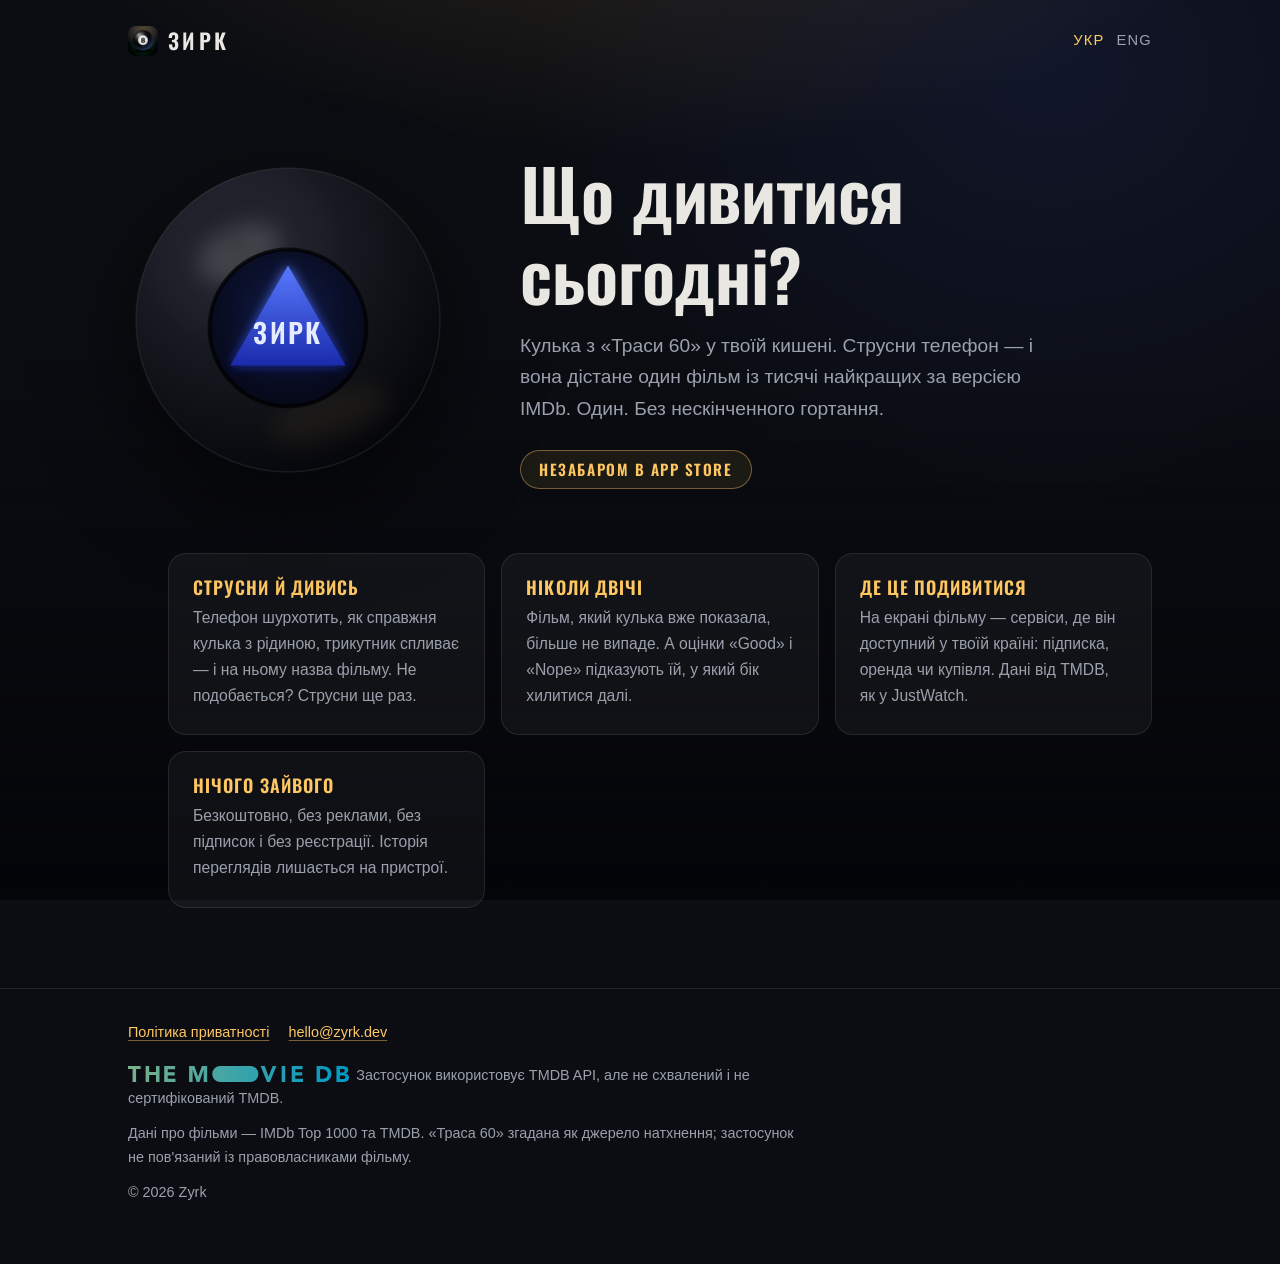
==== index.html @ a54ec10e "Add the zyrk.dev landing page and privacy policy Two static pages in Ukrainian and English: a landin" ====
<!DOCTYPE html>
<html lang="uk">
<head>
<meta charset="utf-8">
<meta name="viewport" content="width=device-width, initial-scale=1">
<title>Зирк — що дивитися сьогодні</title>
<meta name="description" content="Струсни телефон — і кулька з «Траси 60» дістане фільм із тисячі найкращих. Без акаунтів, без реклами, без повторів.">
<link rel="canonical" href="https://zyrk.dev/">
<link rel="alternate" hreflang="uk" href="https://zyrk.dev/">
<link rel="alternate" hreflang="en" href="https://zyrk.dev/en/">
<link rel="alternate" hreflang="x-default" href="https://zyrk.dev/">
<link rel="icon" href="/assets/icon.png">
<link rel="apple-touch-icon" href="/assets/apple-touch-icon.png">
<meta property="og:title" content="Зирк — що дивитися сьогодні">
<meta property="og:description" content="Струсни телефон — і кулька дістане фільм із тисячі найкращих.">
<meta property="og:image" content="https://zyrk.dev/assets/icon.png">
<meta property="og:url" content="https://zyrk.dev/">
<meta property="og:type" content="website">
<meta name="theme-color" content="#0b0d12">
<link rel="preconnect" href="https://fonts.googleapis.com">
<link rel="preconnect" href="https://fonts.gstatic.com" crossorigin>
<link rel="stylesheet" href="https://fonts.googleapis.com/css2?family=Oswald:wght@500;600&display=swap">
<link rel="stylesheet" href="/assets/style.css">
</head>
<body>
<div class="wrap">
    <header class="top">
        <a class="wordmark" href="/"><img src="/assets/icon.png" alt="" width="30" height="30">Зирк</a>
        <nav class="langs">
            <a href="/" aria-current="page">Укр</a>
            <a href="/en/">Eng</a>
        </nav>
    </header>

    <main>
        <section class="hero">
            <svg class="ball" viewBox="0 0 400 400" role="img" aria-label="Чорна більярдна куля з трикутником, у якому написано «Зирк»">
                <defs>
                    <radialGradient id="shell" cx="34%" cy="26%" r="80%">
                        <stop offset="0" stop-color="#41465440"></stop>
                        <stop offset="0.42" stop-color="#171a21"></stop>
                        <stop offset="1" stop-color="#05060a"></stop>
                    </radialGradient>
                    <radialGradient id="window" cx="50%" cy="40%" r="70%">
                        <stop offset="0" stop-color="#101a44"></stop>
                        <stop offset="1" stop-color="#04050f"></stop>
                    </radialGradient>
                    <linearGradient id="die" x1="0" y1="0" x2="0" y2="1">
                        <stop offset="0" stop-color="#5a7bff"></stop>
                        <stop offset="1" stop-color="#1a2bad"></stop>
                    </linearGradient>
                    <filter id="soft" x="-40%" y="-40%" width="180%" height="180%">
                        <feGaussianBlur stdDeviation="14"></feGaussianBlur>
                    </filter>
                    <filter id="glow" x="-40%" y="-40%" width="180%" height="180%">
                        <feGaussianBlur stdDeviation="7" result="b"></feGaussianBlur>
                        <feMerge><feMergeNode in="b"></feMergeNode><feMergeNode in="SourceGraphic"></feMergeNode></feMerge>
                    </filter>
                </defs>
                <circle cx="200" cy="200" r="190" fill="#0a0b10"></circle>
                <circle cx="200" cy="200" r="190" fill="url(#shell)"></circle>
                <ellipse cx="140" cy="116" rx="54" ry="34" transform="rotate(-24 140 116)" fill="#ffffff" opacity="0.16" filter="url(#soft)"></ellipse>
                <ellipse cx="252" cy="318" rx="78" ry="30" transform="rotate(-18 252 318)" fill="#ffc761" opacity="0.06" filter="url(#soft)"></ellipse>
                <circle cx="200" cy="210" r="98" fill="url(#window)"></circle>
                <circle cx="200" cy="210" r="98" fill="none" stroke="#000" stroke-opacity="0.75" stroke-width="5"></circle>
                <g filter="url(#glow)">
                    <path d="M200 132 L272 257 L128 257 Z" fill="url(#die)" opacity="0.95"></path>
                </g>
                <text x="200" y="230" text-anchor="middle" fill="#e6ecff"
                      font-family="Oswald, Helvetica Neue, Arial, sans-serif" font-size="34" font-weight="600"
                      letter-spacing="3">ЗИРК</text>
                <circle cx="200" cy="200" r="190" fill="none" stroke="#ffffff" stroke-opacity="0.07" stroke-width="2"></circle>
            </svg>

            <div>
                <h1>Що дивитися сьогодні?</h1>
                <p>Кулька з «Траси 60» у твоїй кишені. Струсни телефон — і вона дістане один фільм із тисячі найкращих за версією IMDb. Один. Без нескінченного гортання.</p>
                <span class="badge">Незабаром в App Store</span>
            </div>
        </section>

        <ul class="cards">
            <li>
                <h2>Струсни й дивись</h2>
                <p>Телефон шурхотить, як справжня кулька з рідиною, трикутник спливає — і на ньому назва фільму. Не подобається? Струсни ще раз.</p>
            </li>
            <li>
                <h2>Ніколи двічі</h2>
                <p>Фільм, який кулька вже показала, більше не випаде. А оцінки «Good» і «Nope» підказують їй, у який бік хилитися далі.</p>
            </li>
            <li>
                <h2>Де це подивитися</h2>
                <p>На екрані фільму — сервіси, де він доступний у твоїй країні: підписка, оренда чи купівля. Дані від TMDB, як у JustWatch.</p>
            </li>
            <li>
                <h2>Нічого зайвого</h2>
                <p>Безкоштовно, без реклами, без підписок і без реєстрації. Історія переглядів лишається на пристрої.</p>
            </li>
        </ul>
    </main>
</div>

<footer class="foot">
    <div class="wrap">
        <nav>
            <a href="/privacy/">Політика приватності</a>
            <a href="mailto:hello@zyrk.dev">hello@zyrk.dev</a>
        </nav>
        <p><img src="/assets/tmdb.svg" alt="TMDB">Застосунок використовує TMDB API, але не схвалений і не сертифікований TMDB.</p>
        <p>Дані про фільми — IMDb Top 1000 та TMDB. «Траса 60» згадана як джерело натхнення; застосунок не пов'язаний із правовласниками фільму.</p>
        <p>© 2026 Zyrk</p>
    </div>
</footer>
</body>
</html>
---- assets/style.css ----
/* Zyrk — pool-hall night, highway signage. */
:root {
    --night: #0b0d12;
    --night-deep: #040509;
    --card: rgba(255, 255, 255, 0.045);
    --line: rgba(255, 255, 255, 0.09);
    --ink: #e9e7e1;
    --muted: #9aa1ad;
    --lamp: #ffc761;
    --sign-green: #00734a;
    --die: #4a6dff;
    --radius: 18px;
    --measure: 42rem;
}

*, *::before, *::after { box-sizing: border-box; }

html { -webkit-text-size-adjust: 100%; }

body {
    margin: 0;
    background: var(--night);
    color: var(--ink);
    font: 400 17px/1.65 -apple-system, BlinkMacSystemFont, "Segoe UI", Roboto, "Helvetica Neue", Arial, sans-serif;
    text-rendering: optimizeLegibility;
    -webkit-font-smoothing: antialiased;
}

body::before {
    content: "";
    position: fixed;
    inset: 0;
    background:
        radial-gradient(60rem 34rem at 50% -14rem, rgba(255, 199, 97, 0.16), transparent 70%),
        radial-gradient(48rem 40rem at 82% 8%, rgba(74, 109, 255, 0.10), transparent 68%),
        linear-gradient(180deg, transparent 40%, var(--night-deep) 100%);
    pointer-events: none;
    z-index: -1;
}

h1, h2, h3, .wordmark, .badge {
    font-family: "Oswald", "Helvetica Neue", Arial, sans-serif;
    font-weight: 600;
    font-stretch: condensed;
    letter-spacing: 0.01em;
    line-height: 1.15;
}

a { color: var(--lamp); text-underline-offset: 3px; text-decoration-color: rgba(255, 199, 97, 0.45); }
a:hover { text-decoration-color: currentColor; }

.wrap { width: min(64rem, 100% - 2.5rem); margin-inline: auto; }

/* ── Header ─────────────────────────────────────────── */
.top {
    display: flex;
    align-items: center;
    justify-content: space-between;
    gap: 1rem;
    padding: 1.6rem 0 0;
}

.wordmark {
    display: inline-flex;
    align-items: center;
    gap: 0.6rem;
    font-size: 1.35rem;
    letter-spacing: 0.16em;
    color: var(--ink);
    text-decoration: none;
    text-transform: uppercase;
}

.wordmark img { width: 30px; height: 30px; border-radius: 8px; }

.langs { display: flex; gap: 0.75rem; font-size: 0.92rem; }
.langs a { color: var(--muted); text-decoration: none; letter-spacing: 0.08em; text-transform: uppercase; }
.langs a[aria-current] { color: var(--lamp); }

/* ── Hero ───────────────────────────────────────────── */
.hero {
    display: grid;
    grid-template-columns: minmax(0, 20rem) minmax(0, 1fr);
    align-items: center;
    gap: clamp(2rem, 6vw, 4.5rem);
    padding: clamp(3rem, 9vw, 6rem) 0 clamp(2.5rem, 6vw, 4rem);
}

.hero h1 {
    margin: 0 0 1rem;
    font-size: clamp(2.6rem, 7vw, 4.4rem);
    letter-spacing: -0.005em;
}

.hero p {
    margin: 0 0 1.6rem;
    max-width: 34rem;
    font-size: clamp(1.05rem, 2.4vw, 1.2rem);
    color: var(--muted);
}

.ball { width: 100%; height: auto; filter: drop-shadow(0 2rem 3rem rgba(0, 0, 0, 0.6)); animation: bob 7s ease-in-out infinite; }

@keyframes bob {
    0%, 100% { transform: translateY(-0.5%) rotate(-0.6deg); }
    50% { transform: translateY(1.5%) rotate(0.6deg); }
}

@media (prefers-reduced-motion: reduce) {
    .ball { animation: none; }
}

.badge {
    display: inline-flex;
    align-items: center;
    gap: 0.55rem;
    padding: 0.62rem 1.15rem;
    border: 1px solid rgba(255, 199, 97, 0.4);
    border-radius: 999px;
    background: rgba(255, 199, 97, 0.08);
    color: var(--lamp);
    font-size: 0.95rem;
    letter-spacing: 0.1em;
    text-transform: uppercase;
}

/* ── Features ───────────────────────────────────────── */
.cards {
    display: grid;
    grid-template-columns: repeat(auto-fit, minmax(15rem, 1fr));
    gap: 1rem;
    padding-bottom: clamp(3rem, 8vw, 5rem);
    list-style: none;
    margin: 0;
}

.cards li {
    padding: 1.4rem 1.5rem 1.6rem;
    border: 1px solid var(--line);
    border-radius: var(--radius);
    background: var(--card);
}

.cards h2 {
    margin: 0 0 0.5rem;
    font-size: 1.12rem;
    letter-spacing: 0.06em;
    text-transform: uppercase;
    color: var(--lamp);
}

.cards p { margin: 0; color: var(--muted); font-size: 0.98rem; }

/* ── Article (privacy) ──────────────────────────────── */
.doc { padding: clamp(2.5rem, 7vw, 4rem) 0 2rem; }
.doc header { max-width: var(--measure); }
.doc h1 { margin: 0 0 0.4rem; font-size: clamp(2rem, 5vw, 2.9rem); }
.doc .updated { color: var(--muted); font-size: 0.95rem; margin: 0 0 2.5rem; }
.doc section { max-width: var(--measure); margin-bottom: 2.4rem; }
.doc h2 {
    margin: 0 0 0.7rem;
    font-size: 1.22rem;
    letter-spacing: 0.06em;
    text-transform: uppercase;
    color: var(--lamp);
}
.doc p, .doc li { color: #d5d3cd; }
.doc p { margin: 0 0 0.9rem; }
.doc ul { margin: 0 0 0.9rem; padding-left: 1.2rem; }
.doc li { margin-bottom: 0.45rem; }
.doc code {
    font-family: ui-monospace, SFMono-Regular, Menlo, monospace;
    font-size: 0.88em;
    padding: 0.1em 0.38em;
    border-radius: 6px;
    background: rgba(255, 255, 255, 0.07);
    color: var(--ink);
}

.tldr {
    max-width: var(--measure);
    margin: 0 0 2.8rem;
    padding: 1.3rem 1.5rem 1.4rem;
    border: 1px solid var(--line);
    border-left: 3px solid var(--sign-green);
    border-radius: var(--radius);
    background: var(--card);
}
.tldr ul { margin: 0; padding-left: 1.1rem; }
.tldr li:last-child { margin-bottom: 0; }

/* ── Footer ─────────────────────────────────────────── */
.foot {
    border-top: 1px solid var(--line);
    padding: 2rem 0 3rem;
    color: var(--muted);
    font-size: 0.9rem;
}
.foot nav { display: flex; flex-wrap: wrap; gap: 1.2rem; margin-bottom: 1.2rem; }
.foot p { margin: 0 0 0.7rem; max-width: var(--measure); }
.foot img { height: 16px; width: auto; vertical-align: -2px; margin-right: 0.45rem; opacity: 0.85; }

@media (max-width: 46rem) {
    .hero { grid-template-columns: 1fr; text-align: center; padding-top: 2.5rem; }
    .hero p { margin-inline: auto; }
    .ball { max-width: 17rem; margin-inline: auto; display: block; }
}
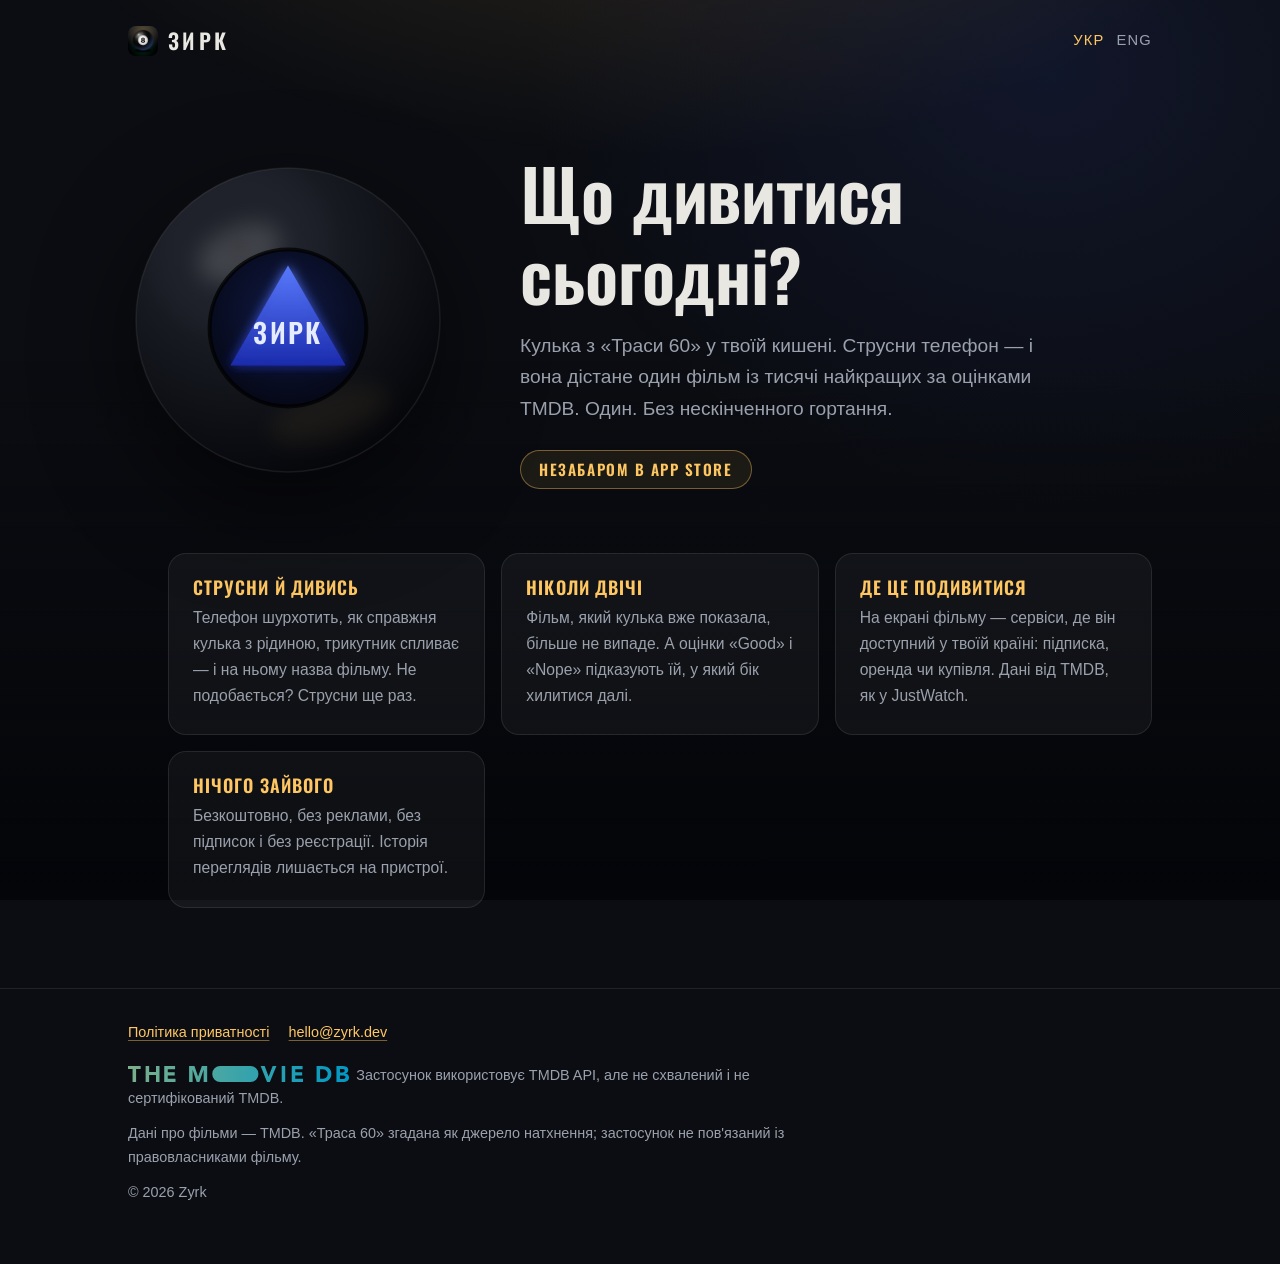
==== commit a26b8abb: "Say TMDB where the pages said IMDb The app's catalogue now comes from TMDB: its 1,000 best-rated fil" ====
--- a/index.html
+++ b/index.html
@@ -74,7 +74,7 @@
 
             <div>
                 <h1>Що дивитися сьогодні?</h1>
-                <p>Кулька з «Траси 60» у твоїй кишені. Струсни телефон — і вона дістане один фільм із тисячі найкращих за версією IMDb. Один. Без нескінченного гортання.</p>
+                <p>Кулька з «Траси 60» у твоїй кишені. Струсни телефон — і вона дістане один фільм із тисячі найкращих за оцінками TMDB. Один. Без нескінченного гортання.</p>
                 <span class="badge">Незабаром в App Store</span>
             </div>
         </section>
@@ -107,7 +107,7 @@
             <a href="mailto:hello@zyrk.dev">hello@zyrk.dev</a>
         </nav>
         <p><img src="/assets/tmdb.svg" alt="TMDB">Застосунок використовує TMDB API, але не схвалений і не сертифікований TMDB.</p>
-        <p>Дані про фільми — IMDb Top 1000 та TMDB. «Траса 60» згадана як джерело натхнення; застосунок не пов'язаний із правовласниками фільму.</p>
+        <p>Дані про фільми — TMDB. «Траса 60» згадана як джерело натхнення; застосунок не пов'язаний із правовласниками фільму.</p>
         <p>© 2026 Zyrk</p>
     </div>
 </footer>
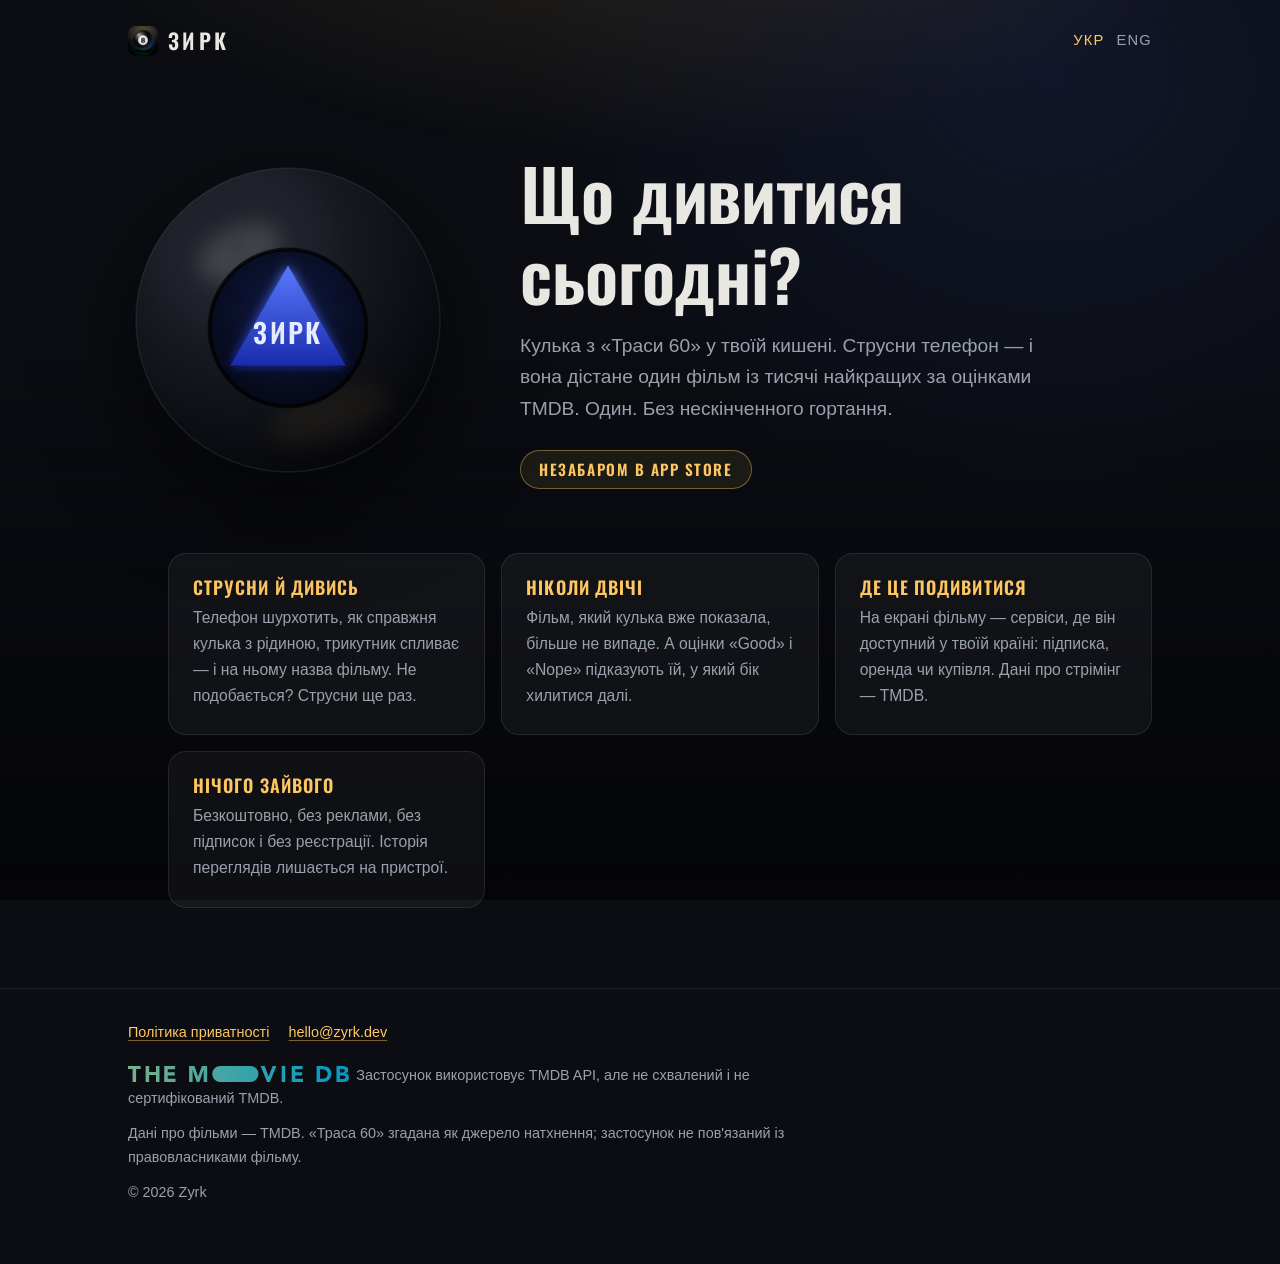
==== commit c9d37fa9: "Say where streaming availability comes from without naming JustWatch The landing pages don't show an" ====
--- a/index.html
+++ b/index.html
@@ -90,7 +90,7 @@
             </li>
             <li>
                 <h2>Де це подивитися</h2>
-                <p>На екрані фільму — сервіси, де він доступний у твоїй країні: підписка, оренда чи купівля. Дані від TMDB, як у JustWatch.</p>
+                <p>На екрані фільму — сервіси, де він доступний у твоїй країні: підписка, оренда чи купівля. Дані про стрімінг — TMDB.</p>
             </li>
             <li>
                 <h2>Нічого зайвого</h2>
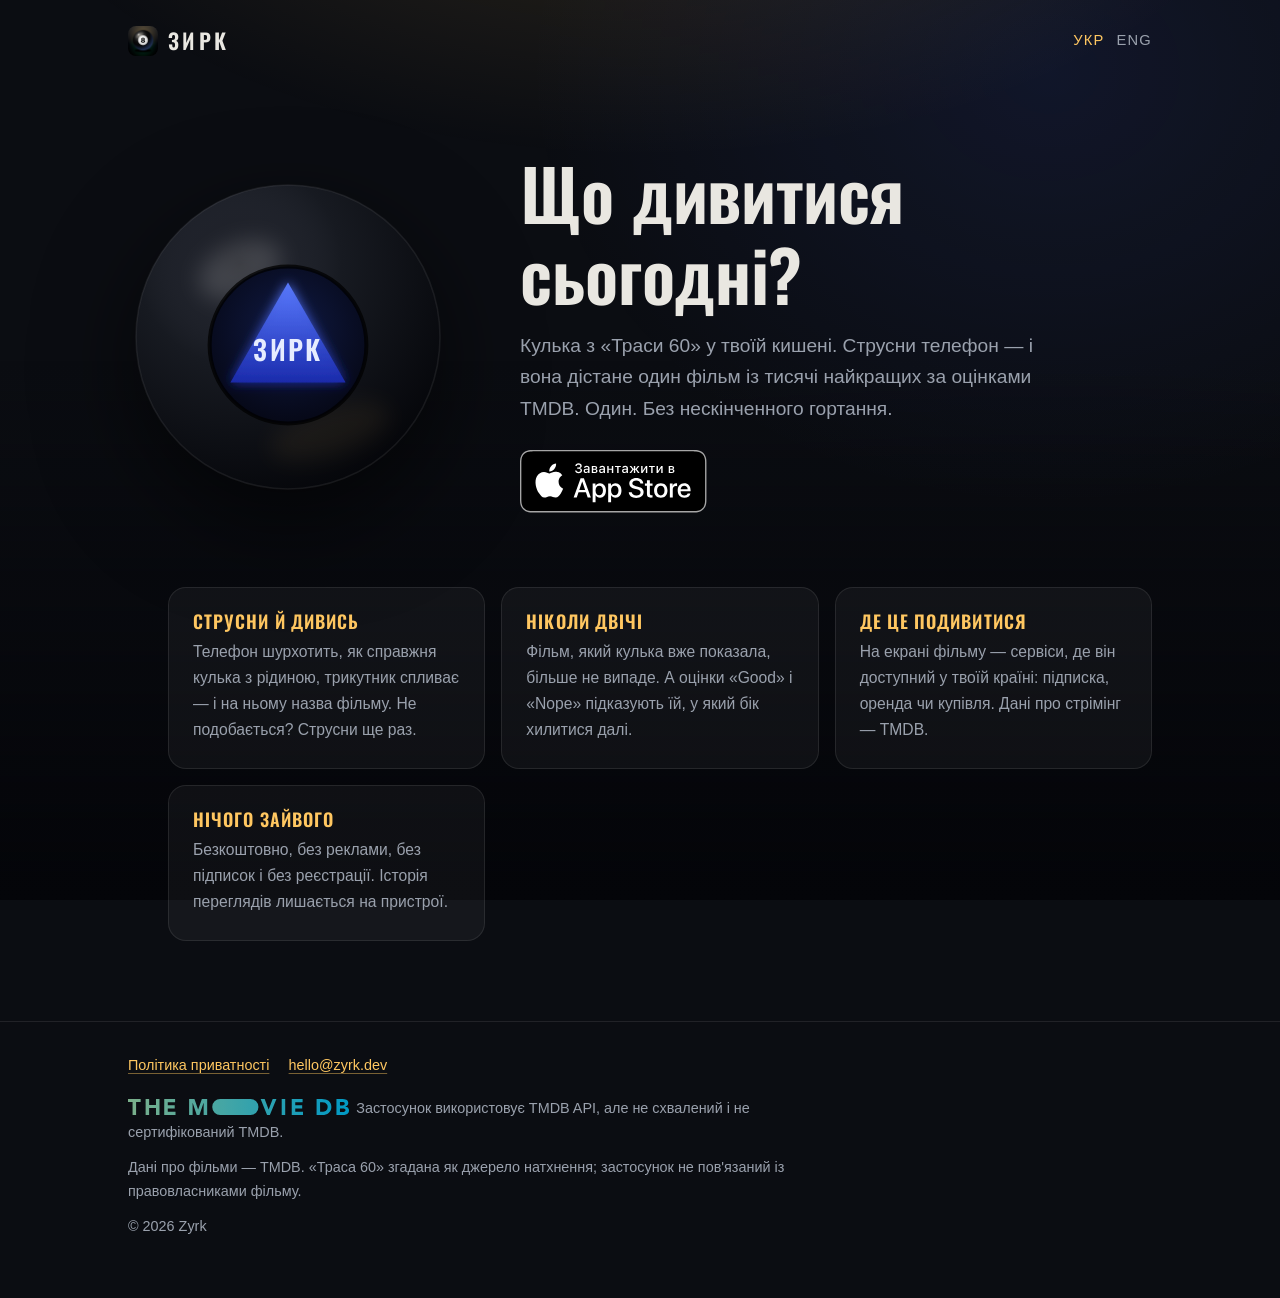
==== commit d40b04f4: "Link to the App Store from both landings The app is live, so the "coming soon" pill becomes Apple's " ====
--- a/index.html
+++ b/index.html
@@ -3,6 +3,7 @@
 <head>
 <meta charset="utf-8">
 <meta name="viewport" content="width=device-width, initial-scale=1">
+<meta name="apple-itunes-app" content="app-id=6813388632">
 <title>Зирк — що дивитися сьогодні</title>
 <meta name="description" content="Струсни телефон — і кулька з «Траси 60» дістане фільм із тисячі найкращих. Без акаунтів, без реклами, без повторів.">
 <link rel="canonical" href="https://zyrk.dev/">
@@ -75,7 +76,9 @@
             <div>
                 <h1>Що дивитися сьогодні?</h1>
                 <p>Кулька з «Траси 60» у твоїй кишені. Струсни телефон — і вона дістане один фільм із тисячі найкращих за оцінками TMDB. Один. Без нескінченного гортання.</p>
-                <span class="badge">Незабаром в App Store</span>
+                <a class="app-store" href="https://apps.apple.com/app/id6813388632">
+                    <img src="/assets/app-store-badge-uk.svg" alt="Завантажити в App Store" width="121" height="41">
+                </a>
             </div>
         </section>
 
--- a/assets/style.css
+++ b/assets/style.css
@@ -124,6 +124,32 @@
     text-transform: uppercase;
 }
 
+.app-store {
+    display: inline-block;
+    /* Apple вимагає вільне поле навколо бейджа не менше чверті його висоти */
+    padding: 1rem;
+    margin: -1rem;
+    border-radius: 0.75rem;
+    transition: opacity 0.2s ease;
+}
+
+.app-store img {
+    display: block;
+    height: 4rem;          /* 64px; мінімум за гайдлайнами Apple — 40px */
+    width: auto;
+}
+
+.app-store:hover { opacity: 0.85; }
+
+.app-store:focus-visible {
+    outline: 2px solid var(--lamp);
+    outline-offset: 2px;
+}
+
+@media (prefers-reduced-motion: reduce) {
+    .app-store { transition: none; }
+}
+
 /* ── Features ───────────────────────────────────────── */
 .cards {
     display: grid;
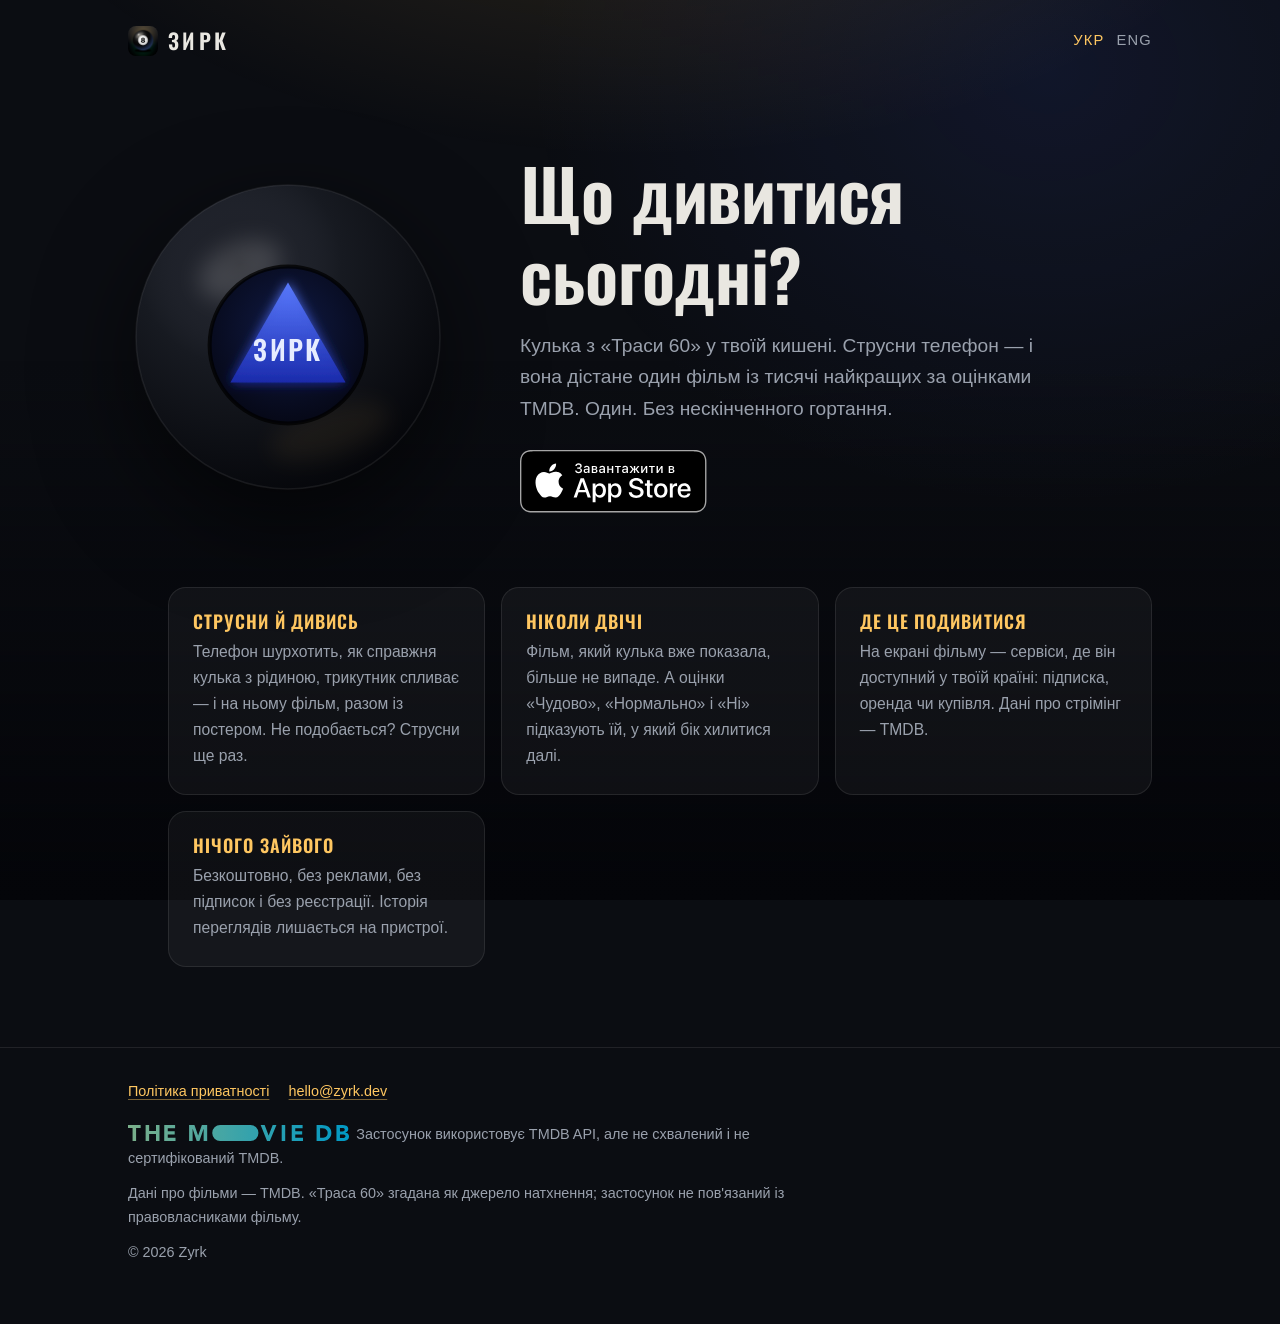
==== commit 8727cfa0: "Update the site for Zyrk 1.1 Great / Okay / Nope ratings and the poster on the card on both landings" ====
--- a/index.html
+++ b/index.html
@@ -14,9 +14,15 @@
 <link rel="apple-touch-icon" href="/assets/apple-touch-icon.png">
 <meta property="og:title" content="Зирк — що дивитися сьогодні">
 <meta property="og:description" content="Струсни телефон — і кулька дістане фільм із тисячі найкращих.">
-<meta property="og:image" content="https://zyrk.dev/assets/icon.png">
+<meta property="og:image" content="https://zyrk.dev/assets/og-uk.png">
+<meta property="og:image:width" content="1200">
+<meta property="og:image:height" content="630">
+<meta property="og:image:alt" content="Чорна більярдна куля Зирк на темному тлі">
 <meta property="og:url" content="https://zyrk.dev/">
 <meta property="og:type" content="website">
+<meta property="og:site_name" content="Zyrk">
+<meta property="og:locale" content="uk_UA">
+<meta name="twitter:card" content="summary_large_image">
 <meta name="theme-color" content="#0b0d12">
 <link rel="preconnect" href="https://fonts.googleapis.com">
 <link rel="preconnect" href="https://fonts.gstatic.com" crossorigin>
@@ -85,11 +91,11 @@
         <ul class="cards">
             <li>
                 <h2>Струсни й дивись</h2>
-                <p>Телефон шурхотить, як справжня кулька з рідиною, трикутник спливає — і на ньому назва фільму. Не подобається? Струсни ще раз.</p>
+                <p>Телефон шурхотить, як справжня кулька з рідиною, трикутник спливає — і на ньому фільм, разом із постером. Не подобається? Струсни ще раз.</p>
             </li>
             <li>
                 <h2>Ніколи двічі</h2>
-                <p>Фільм, який кулька вже показала, більше не випаде. А оцінки «Good» і «Nope» підказують їй, у який бік хилитися далі.</p>
+                <p>Фільм, який кулька вже показала, більше не випаде. А оцінки «Чудово», «Нормально» і «Ні» підказують їй, у який бік хилитися далі.</p>
             </li>
             <li>
                 <h2>Де це подивитися</h2>
